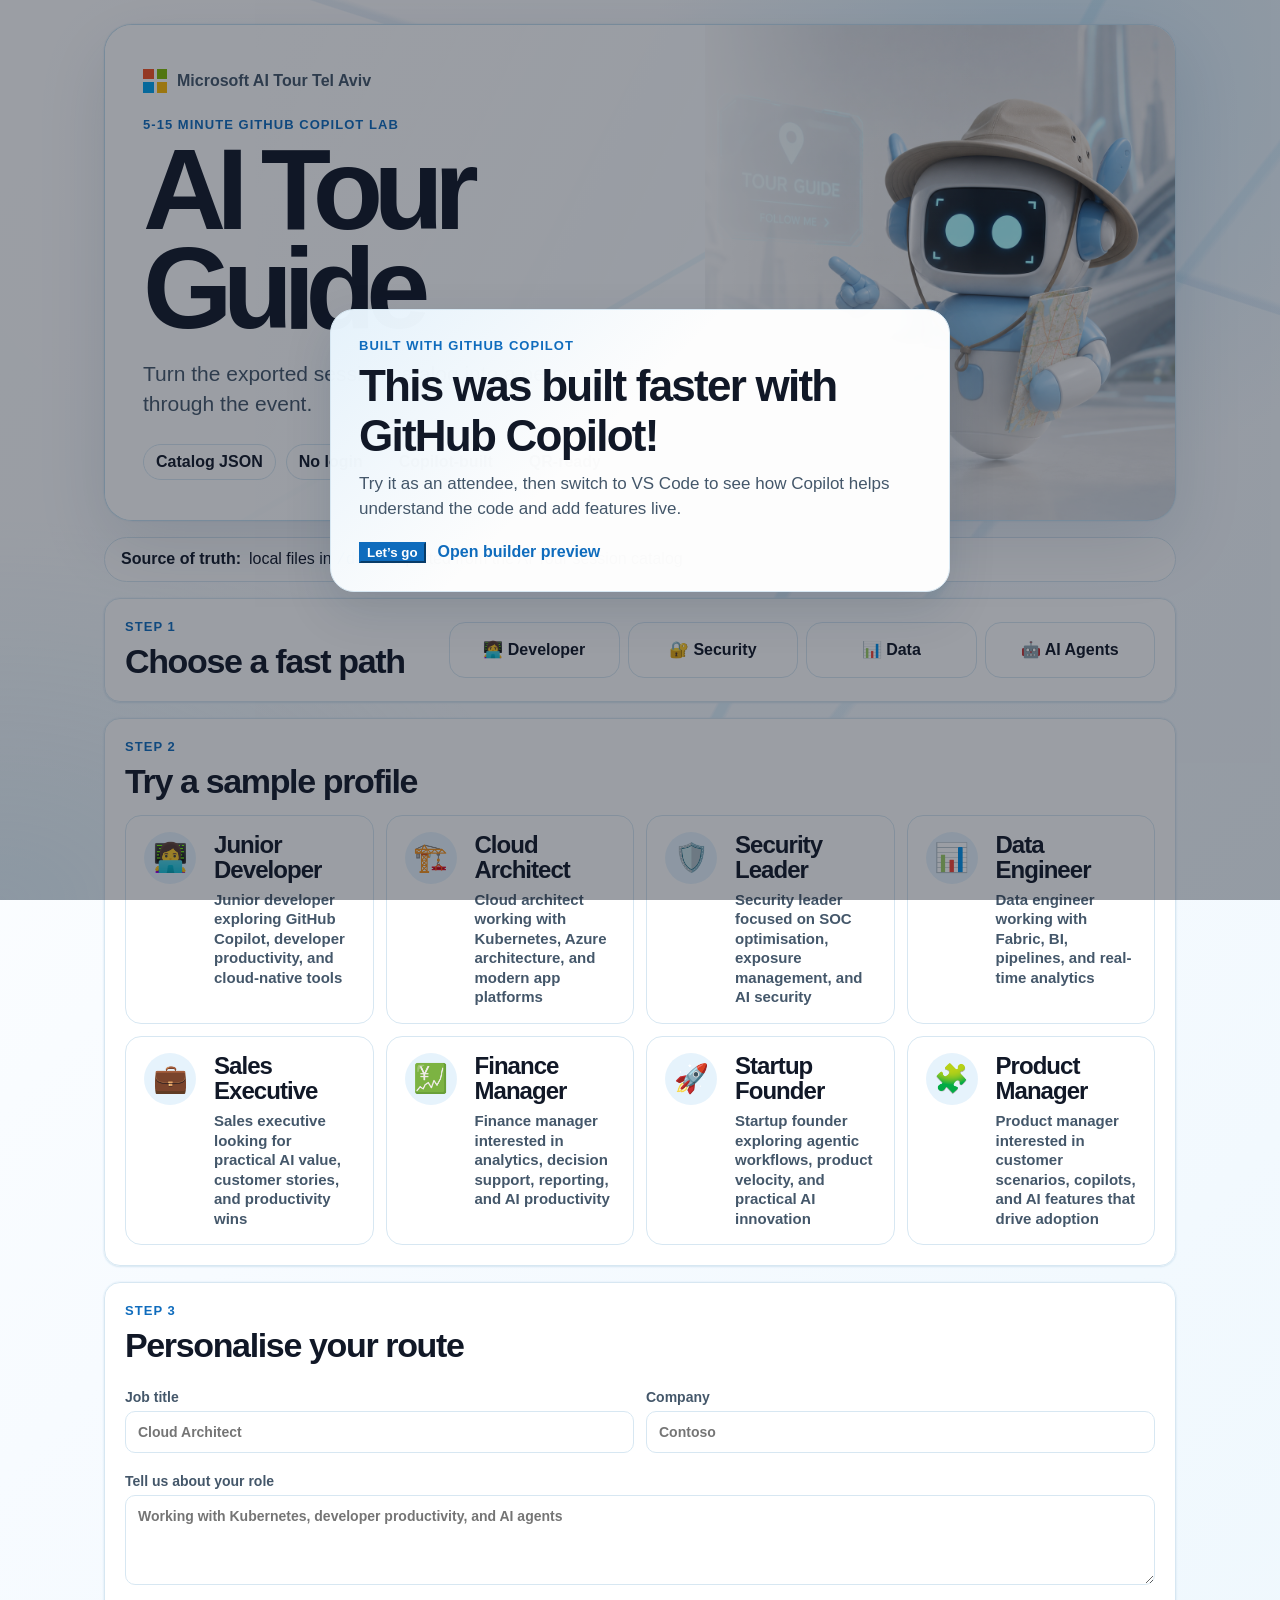
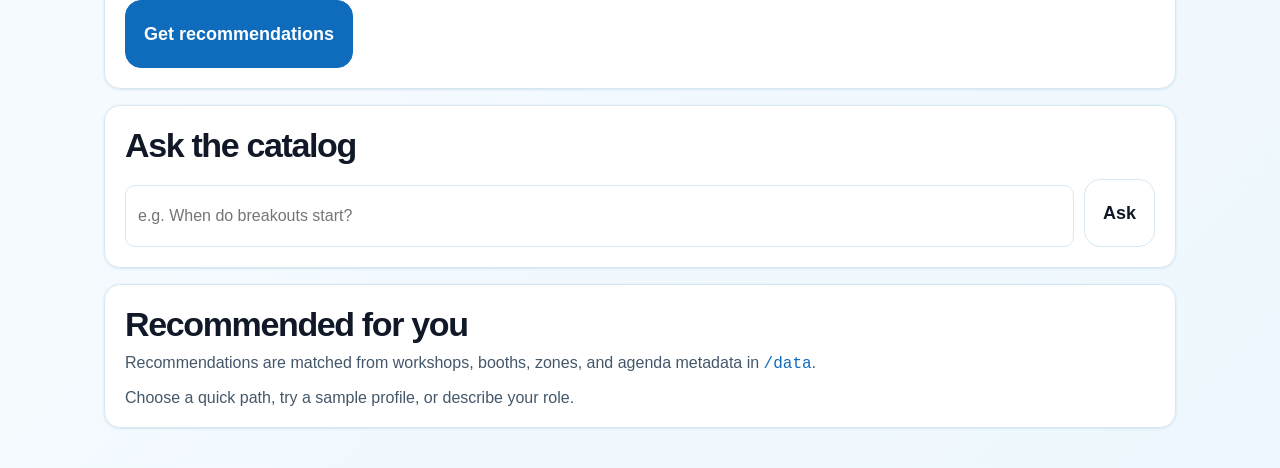
==== app/index.html @ 9635a73a "Update intro headline punctuation Co-authored-by: Copilot <223556219+Copilot@users.noreply.github.co" ====
<!doctype html>
<html lang="en">
<head>
  <meta charset="UTF-8" />
  <meta name="viewport" content="width=device-width, initial-scale=1.0" />
  <title>AI Tour Guide</title>
  <link rel="icon" href="data:," />
  <script>
    (() => {
      const param = new URLSearchParams(window.location.search).get("clawpilotTheme");
      const theme =
        param || (window.matchMedia("(prefers-color-scheme: dark)").matches ? "dark" : "light");
      document.documentElement.setAttribute("data-theme", theme);
    })();
  </script>
  <link rel="stylesheet" href="styles.css?v=20260610-copilot-demo" />
</head>
<body>
  <div class="intro-modal" id="introModal" role="dialog" aria-modal="true" aria-labelledby="introTitle">
    <div class="intro-card">
      <p class="step-label">Built with GitHub Copilot</p>
      <h2 id="introTitle">This was built faster with GitHub Copilot!</h2>
      <p>
        Try it as an attendee, then switch to VS Code to see how Copilot helps
        understand the code and add features live.
      </p>
      <div class="intro-actions">
        <button class="primary" id="introStart" type="button">Let’s go</button>
        <a href="?demo=copilot">Open builder preview</a>
      </div>
    </div>
  </div>

  <main class="container">
    <header class="hero">
      <div class="hero-content">
        <div class="brand-row">
          <span class="microsoft-mark" aria-hidden="true">
            <span></span><span></span><span></span><span></span>
          </span>
          <span>Microsoft AI Tour Tel Aviv</span>
        </div>
        <p class="eyebrow">5-15 minute GitHub Copilot lab</p>
        <h1>AI Tour Guide</h1>
        <p class="sub">Turn the exported session catalog into a personal route through the event.</p>
        <div class="hero-badges" aria-label="Demo highlights">
          <span>Catalog JSON</span>
          <span>No login</span>
          <span>Copilot-built</span>
          <span>QR-ready</span>
        </div>
      </div>
      <div class="hero-visual">
        <img src="assets/tour-guide-hero.png" alt="Friendly AI tour-guide robot holding a map" />
      </div>
    </header>

    <section class="source-strip" aria-label="Data source">
      <strong>Source of truth:</strong>
      <span>local files in <code>/data</code> exported from the AI Tour session catalog</span>
    </section>

    <section class="card quick-card">
      <div class="quick-title">
        <p class="step-label">Step 1</p>
        <h2>Choose a fast path</h2>
      </div>
      <div id="quickButtons" class="button-grid quick-buttons"></div>
    </section>

    <section class="card">
      <p class="step-label">Step 2</p>
      <h2>Try a sample profile</h2>
      <div id="sampleProfiles" class="button-grid profile-grid"></div>
    </section>

    <section class="card">
      <p class="step-label">Step 3</p>
      <h2>Personalise your route</h2>
      <div class="form-grid">
        <label>Job title<input id="jobTitle" placeholder="Cloud Architect" /></label>
        <label>Company<input id="company" placeholder="Contoso" /></label>
      </div>
      <label>Tell us about your role
        <textarea id="description" rows="4" placeholder="Working with Kubernetes, developer productivity, and AI agents"></textarea>
      </label>
      <div class="actions">
        <button id="submitProfile" class="primary">Get recommendations</button>
      </div>
    </section>

    <section class="card demo-lab-card hidden" id="copilotDemoExtensions">
      <div class="demo-lab-heading">
        <div>
          <p class="step-label">Copilot demo extensions</p>
          <h2>Make the guide smarter live</h2>
        </div>
        <p>
          Preview mode for the features attendees can ask GitHub Copilot to add during
          the booth demo: official catalog filters and a “next best stop” assistant.
        </p>
      </div>

      <div class="demo-tools-grid">
        <article class="tool-panel">
          <h3>Official catalog filters</h3>
          <p class="tool-copy">Filter recommendations by session type, topic, and audience.</p>
          <div class="filter-grid">
            <label>
              Session type
              <select id="sessionTypeFilter"></select>
            </label>
            <label>
              Topic
              <select id="topicFilter"></select>
            </label>
            <label>
              Audience
              <select id="audienceFilter"></select>
            </label>
          </div>
          <div class="actions compact-actions">
            <button id="applyFilters" class="primary" type="button">Apply filters</button>
            <button id="resetFilters" type="button">Reset filters</button>
          </div>
        </article>

        <article class="tool-panel">
          <h3>Where should I go now?</h3>
          <p class="tool-copy">Pick your current hall and time window to get a nearby next stop.</p>
          <div class="filter-grid">
            <label>
              Current location
              <select id="currentLocation">
                <option value="registration">Registration</option>
                <option value="expo" selected>Hall C+D</option>
                <option value="developer-zone">Hall B</option>
                <option value="security-session">Hall F,G,H</option>
                <option value="startup-session">Hall K,L,M</option>
              </select>
            </label>
            <label>
              Time available
              <select id="timeAvailable">
                <option value="10">10 minutes</option>
                <option value="20" selected>20 minutes</option>
                <option value="30">30 minutes</option>
              </select>
            </label>
            <label>
              Interest
              <select id="nextInterest">
                <option value="developer">Developer</option>
                <option value="security">Security</option>
                <option value="data">Data</option>
                <option value="ai-agents" selected>AI Agents</option>
              </select>
            </label>
          </div>
          <div class="actions compact-actions">
            <button id="whereNowButton" class="primary" type="button">Recommend next stop</button>
          </div>
          <div id="whereNowResult" class="next-stop-result muted">
            Choose your context to get a map-aware next stop.
          </div>
        </article>
      </div>
    </section>

    <section class="card">
      <h2>Ask the catalog</h2>
      <div class="qa-row">
        <input id="questionInput" placeholder="e.g. When do breakouts start?" />
        <button id="askQuestion">Ask</button>
      </div>
      <div id="qaAnswer" class="qa-answer hidden"></div>
    </section>

    <section class="card results-card">
      <h2>Recommended for you</h2>
      <p class="results-copy">Recommendations are matched from workshops, booths, zones, and agenda metadata in <code>/data</code>.</p>
      <div id="resultsEmpty" class="muted">Choose a quick path, try a sample profile, or describe your role.</div>
      <div id="results" class="hidden">
        <div>
          <h3>Suggested zone</h3>
          <div id="zoneResult" class="pill"></div>
        </div>
        <div>
          <h3>Workshops</h3>
          <ul id="workshopResults"></ul>
        </div>
        <div>
          <h3>Demo booths</h3>
          <ul id="boothResults"></ul>
        </div>
      </div>
      <div id="mapSection" class="event-map-section hidden">
        <div class="map-intro">
          <span class="step-label">Event map</span>
          <h3>Your sessions on the venue map</h3>
          <p>Each pin follows your recommended path across the updated ground-floor and first-floor venue map.</p>
        </div>
        <div class="event-map-layout">
            <div class="venue-map" aria-label="Microsoft AI Tour unified venue map">
              <img
                class="venue-map-image"
                src="assets/unified-venue-map.png"
                alt="Microsoft AI Tour unified venue map with Hall B Developers Session, Hall C+D, Hall E Industry Session, Hall F,G,H Security Session, and Hall K,L,M Startup Session"
              />
              <div id="mapPins" class="map-pins"></div>
            </div>
          <div id="mapLegend" class="map-legend"></div>
        </div>
      </div>
      <div id="timelineSection" class="timeline-section hidden">
        <div class="timeline-heading">
          <h3>Your ideal path</h3>
          <span id="timelineNote">Built to avoid time conflicts where possible.</span>
        </div>
        <div id="mealWindow" class="meal-window hidden"></div>
        <div id="timelineResults" class="timeline"></div>
      </div>
    </section>
  </main>

  <script src="app.js?v=20260610-copilot-demo"></script>
</body>
</html>
---- app/styles.css ----
:root {
  color-scheme: light;
  --cp-bg: #f4f9fd;
  --cp-bg-elevated: #ffffff;
  --cp-surface: #ffffff;
  --cp-surface-soft: #eef7fd;
  --cp-border: #d7e7f2;
  --cp-border-strong: #78a9c9;
  --cp-text: #111827;
  --cp-text-muted: #44576a;
  --cp-text-soft: #637588;
  --cp-accent: #63b3ed;
  --cp-accent-hover: #4098d7;
  --cp-accent-soft: rgba(99, 179, 237, 0.16);
  --cp-accent-fg: #ffffff;
  --cp-success: #16a34a;
  --cp-danger: #dc2626;
  --cp-warning: #f59e0b;
  --cp-link: #0f6cbd;
  --cp-shadow: 0 18px 48px rgba(15, 45, 71, 0.14);
  --cp-overlay: rgba(255, 255, 255, 0.8);
  --cp-panel: rgba(255, 255, 255, 0.88);
  --cp-panel-strong: rgba(255, 255, 255, 0.98);
  --cp-sheen: rgba(255, 255, 255, 0.66);
  --cp-highlight: rgba(99, 179, 237, 0.14);
}
html[data-theme="dark"] {
  color-scheme: light;
  --cp-bg: #f4f9fd;
  --cp-bg-elevated: #ffffff;
  --cp-surface: #ffffff;
  --cp-surface-soft: #eef7fd;
  --cp-border: #d7e7f2;
  --cp-border-strong: #78a9c9;
  --cp-text: #111827;
  --cp-text-muted: #44576a;
  --cp-text-soft: #637588;
  --cp-accent: #63b3ed;
  --cp-accent-hover: #4098d7;
  --cp-accent-soft: rgba(99, 179, 237, 0.16);
  --cp-accent-fg: #ffffff;
  --cp-success: #16a34a;
  --cp-danger: #f87171;
  --cp-warning: #fbbf24;
  --cp-link: #0f6cbd;
  --cp-shadow: 0 18px 48px rgba(15, 45, 71, 0.14);
  --cp-overlay: rgba(255, 255, 255, 0.8);
  --cp-panel: rgba(255, 255, 255, 0.88);
  --cp-panel-strong: rgba(255, 255, 255, 0.98);
  --cp-sheen: rgba(255, 255, 255, 0.66);
  --cp-highlight: rgba(99, 179, 237, 0.14);
}

* { box-sizing: border-box; }

body {
  position: relative;
  margin: 0;
  background:
    radial-gradient(circle at 82% 4%, rgba(147, 211, 248, .34), transparent 25rem),
    radial-gradient(circle at 18% 8%, rgba(255, 255, 255, .92), transparent 24rem),
    linear-gradient(135deg, #ffffff 0%, #f7fbff 44%, #edf7fd 100%);
  color: var(--cp-text);
  font-family: "Segoe UI", Aptos, Calibri, -apple-system, BlinkMacSystemFont, sans-serif;
}

body::before {
  position: fixed;
  inset: 0;
  z-index: -1;
  background:
    linear-gradient(118deg, transparent 0 62%, rgba(137, 207, 240, .22) 62.2% 62.7%, transparent 63%),
    linear-gradient(128deg, transparent 0 70%, rgba(137, 207, 240, .16) 70.2% 70.6%, transparent 71%),
    linear-gradient(18deg, transparent 0 76%, rgba(15, 108, 189, .08) 76.1% 76.5%, transparent 77%),
    radial-gradient(ellipse at bottom left, rgba(137, 207, 240, .18), transparent 34rem);
  content: "";
  pointer-events: none;
}

.container { max-width: 1120px; margin: 0 auto; padding: 24px; }

.hero {
  position: relative;
  display: grid;
  grid-template-columns: minmax(0, 1fr) minmax(380px, 470px);
  gap: 0;
  overflow: hidden;
  min-height: 390px;
  margin-bottom: 16px;
  border: 1px solid rgba(160, 202, 228, .62);
  border-radius: 28px;
  background:
    linear-gradient(115deg, rgba(255, 255, 255, .98), rgba(247, 252, 255, .9)),
    var(--cp-panel-strong);
  box-shadow: 0 24px 70px rgba(15, 45, 71, .12), 0 0 2px var(--cp-border);
}

.hero-content {
  position: relative;
  z-index: 2;
  padding: 40px 38px;
  background:
    linear-gradient(118deg, rgba(255, 255, 255, .95), rgba(255, 255, 255, .7) 64%, transparent 64.5%),
    linear-gradient(150deg, transparent 0 68%, rgba(137, 207, 240, .13) 68.2% 68.8%, transparent 69%);
}

.brand-row {
  display: inline-flex;
  align-items: center;
  gap: 10px;
  margin-bottom: 24px;
  color: var(--cp-text-muted);
  font-weight: 700;
}

.microsoft-mark {
  display: grid;
  width: 24px;
  height: 24px;
  grid-template-columns: 1fr 1fr;
  gap: 3px;
}

.microsoft-mark span:nth-child(1) { background: #f25022; }
.microsoft-mark span:nth-child(2) { background: #7fba00; }
.microsoft-mark span:nth-child(3) { background: #00a4ef; }
.microsoft-mark span:nth-child(4) { background: #ffb900; }

.eyebrow,
.step-label {
  margin: 0 0 8px;
  color: var(--cp-link);
  font-size: 13px;
  font-weight: 800;
  letter-spacing: .08em;
  text-transform: uppercase;
}

h1 {
  margin: 8px 0;
  max-width: 760px;
  font-size: clamp(70px, 9vw, 124px);
  line-height: .86;
  letter-spacing: -.085em;
}

h2 { margin: 0 0 14px; font-size: clamp(24px, 3vw, 34px); letter-spacing: -.04em; }
h3 { margin: 0 0 8px; }

.sub { color: var(--cp-text-muted); max-width: 680px; font-size: 21px; line-height: 1.45; }

.hero-badges {
  display: flex;
  flex-wrap: wrap;
  gap: 10px;
  margin-top: 24px;
}

.hero-badges span,
.source-strip,
.pill {
  border: 1px solid var(--cp-border);
  background: var(--cp-surface);
  color: var(--cp-text);
  border-radius: 999px;
}

.hero-badges span { padding: 8px 12px; font-weight: 700; }

.hero-visual {
  position: relative;
  min-height: 100%;
  overflow: hidden;
  background: #e9f6ff;
}

.hero-visual::after {
  position: absolute;
  inset: 0;
  background:
    linear-gradient(90deg, rgba(255, 255, 255, .88), rgba(255, 255, 255, .22) 30%, transparent 58%),
    linear-gradient(180deg, rgba(255, 255, 255, .12), transparent 42%, rgba(255, 255, 255, .62));
  content: "";
  pointer-events: none;
}

html[data-theme="dark"] .hero-visual::after {
  background:
    linear-gradient(90deg, rgba(255, 255, 255, .88), rgba(255, 255, 255, .22) 30%, transparent 58%),
    linear-gradient(180deg, rgba(255, 255, 255, .12), transparent 42%, rgba(255, 255, 255, .62));
}

.hero-visual img {
  width: 100%;
  height: 100%;
  min-height: 390px;
  display: block;
  object-fit: cover;
  object-position: 58% center;
}

.source-strip {
  display: flex;
  gap: 8px;
  align-items: center;
  margin: 16px 0;
  padding: 12px 16px;
}

code {
  font-family: Consolas, "Courier New", Courier, monospace;
  color: var(--cp-link);
}

.intro-modal {
  position: fixed;
  inset: 0;
  z-index: 20;
  display: grid;
  place-items: center;
  padding: 20px;
  background: rgba(17, 24, 39, .42);
}

.intro-card {
  position: relative;
  width: min(620px, 100%);
  padding: 28px;
  border: 1px solid var(--cp-border);
  border-radius: 24px;
  background:
    linear-gradient(135deg, var(--cp-accent-soft), transparent 44%),
    var(--cp-panel-strong);
  box-shadow: var(--cp-shadow);
}

.intro-card h2 {
  margin-bottom: 10px;
  font-size: clamp(28px, 4vw, 44px);
}

.intro-card p:not(.step-label) {
  margin: 0;
  color: var(--cp-text-muted);
  font-size: 17px;
  line-height: 1.5;
}

.intro-actions {
  display: flex;
  flex-wrap: wrap;
  gap: 12px;
  align-items: center;
  margin-top: 20px;
}

.intro-actions a {
  color: var(--cp-link);
  font-weight: 900;
  text-decoration: none;
}

.card {
  background: var(--cp-panel-strong);
  border: 1px solid var(--cp-border);
  border-radius: 16px;
  padding: 20px;
  margin: 16px 0;
  box-shadow: 0 0 2px var(--cp-border), 0 1px 2px var(--cp-border);
}

.quick-card {
  display: grid;
  grid-template-columns: minmax(310px, .34fr) 1fr;
  gap: 14px;
  align-items: center;
}

.quick-title h2 {
  margin-bottom: 0;
  white-space: nowrap;
}

.button-grid { display: grid; grid-template-columns: repeat(auto-fit, minmax(190px, 1fr)); gap: 12px; }
.quick-buttons {
  grid-template-columns: repeat(4, minmax(0, 1fr));
  gap: 8px;
}
.profile-grid { grid-template-columns: repeat(auto-fit, minmax(235px, 1fr)); }

.button-grid button,
.actions button,
.qa-row button {
  min-height: 68px;
  padding: 16px 18px;
  border-radius: 16px;
  border: 1px solid var(--cp-border);
  background: var(--cp-surface);
  color: var(--cp-text);
  cursor: pointer;
  text-align: left;
  font-size: 18px;
  font-weight: 800;
  transition: transform 140ms ease, border-color 140ms ease, background 140ms ease;
}

.quick-buttons button {
  min-height: 56px;
  padding: 12px 10px;
  text-align: center;
  font-size: 16px;
}

.button-grid button:hover,
.actions button:hover,
.qa-row button:hover {
  transform: translateY(-1px);
  border-color: var(--cp-border-strong);
  background: var(--cp-surface-soft);
}

.profile-button {
  display: grid;
  grid-template-columns: 56px 1fr;
  gap: 14px;
  align-items: stretch;
  min-height: 138px !important;
}

.profile-avatar {
  display: grid;
  place-items: center;
  width: 52px;
  height: 52px;
  border-radius: 50%;
  background: var(--cp-accent-soft);
  font-size: 28px;
}

.profile-label {
  display: block;
  width: 100%;
  font-size: 24px;
  font-weight: 900;
  line-height: 1.05;
  letter-spacing: -.04em;
}

.profile-desc {
  display: block;
  width: 100%;
  margin-top: 8px;
  color: var(--cp-text-muted);
  font-size: 15px;
  font-weight: 600;
  line-height: 1.3;
}

.primary {
  background: var(--cp-link) !important;
  border-color: var(--cp-link) !important;
  color: var(--cp-accent-fg) !important;
  font-weight: 800;
  text-align: center !important;
}

.form-grid { display: grid; grid-template-columns: 1fr 1fr; gap: 12px; }

label { display: block; color: var(--cp-text-muted); font-size: 14px; font-weight: 700; margin: 10px 0; }

input,
select,
textarea {
  width: 100%;
  padding: 12px;
  border-radius: 0.625rem;
  background: var(--cp-surface);
  color: var(--cp-text);
  border: 1px solid var(--cp-border);
  margin-top: 6px;
  font: inherit;
}

.actions { margin-top: 12px; }

.demo-lab-card {
  border-color: var(--cp-border-strong);
  background:
    linear-gradient(135deg, var(--cp-accent-soft), transparent 38%),
    var(--cp-panel-strong);
}

.demo-lab-heading {
  display: grid;
  grid-template-columns: minmax(260px, .42fr) 1fr;
  gap: 16px;
  align-items: end;
  margin-bottom: 16px;
}

.demo-lab-heading p:last-child,
.tool-copy {
  margin: 0;
  color: var(--cp-text-muted);
  line-height: 1.45;
}

.demo-tools-grid {
  display: grid;
  grid-template-columns: 1fr 1fr;
  gap: 14px;
}

.tool-panel {
  display: grid;
  gap: 12px;
  padding: 16px;
  border: 1px solid var(--cp-border);
  border-radius: 16px;
  background: var(--cp-surface);
}

.filter-grid {
  display: grid;
  grid-template-columns: repeat(3, minmax(0, 1fr));
  gap: 10px;
}

.compact-actions {
  display: flex;
  flex-wrap: wrap;
  gap: 8px;
}

.compact-actions button {
  min-height: 42px;
  padding: 10px 14px;
}

.next-stop-result {
  display: grid;
  gap: 4px;
  min-height: 82px;
  padding: 12px;
  border: 1px dashed var(--cp-border-strong);
  border-radius: 14px;
  background: var(--cp-surface-soft);
}

.next-stop-result strong,
.next-stop-result span,
.next-stop-result p {
  display: block;
  margin: 0;
}

.next-stop-result strong {
  color: var(--cp-text);
  font-size: 18px;
}

.next-stop-result p {
  color: var(--cp-text-muted);
  line-height: 1.35;
}

.results-copy { margin: -4px 0 16px; color: var(--cp-text-muted); }

#results {
  display: grid;
  grid-template-columns: .8fr 1.2fr 1.2fr;
  gap: 16px;
}

#results.hidden { display: none; }

.results-card ul {
  display: grid;
  gap: 10px;
  margin: 8px 0 0;
  padding: 0;
  list-style: none;
}

.recommendation-item {
  display: grid;
  gap: 6px;
  padding: 12px;
  border: 1px solid var(--cp-border);
  border-radius: 16px;
  background: var(--cp-surface);
  line-height: 1.4;
}

.recommendation-item strong {
  font-size: 17px;
  letter-spacing: -.02em;
}

.recommendation-item > span {
  color: var(--cp-text-muted);
  font-size: 14px;
}

.recommendation-item .why-this {
  color: var(--cp-link);
  font-size: 13px;
  font-weight: 800;
}

.tag-row {
  display: flex;
  flex-wrap: wrap;
  gap: 6px;
  margin-top: 4px;
}

.tag-chip {
  display: inline-flex;
  align-items: center;
  min-height: 24px;
  padding: 3px 8px;
  border: 1px solid var(--cp-border);
  border-radius: 999px;
  background: var(--cp-accent-soft);
  color: var(--cp-text);
  font-size: 12px;
  font-weight: 800;
}

.tag-ai { background: var(--cp-accent-soft); border-color: var(--cp-accent); }
.tag-dev { background: var(--cp-highlight); border-color: var(--cp-link); }
.tag-data { background: var(--cp-highlight); border-color: var(--cp-success); }
.tag-security { background: var(--cp-highlight); border-color: var(--cp-warning); }
.tag-business { background: var(--cp-accent-soft); border-color: var(--cp-border-strong); }

.event-map-section {
  margin-top: 22px;
  padding-top: 18px;
  border-top: 1px solid var(--cp-border);
}

.map-intro {
  display: grid;
  gap: 6px;
  margin-bottom: 14px;
}

.map-intro h3,
.map-intro p {
  margin: 0;
}

.map-intro p {
  max-width: 760px;
  color: var(--cp-text-muted);
  line-height: 1.45;
}

.event-map-layout {
  display: grid;
  grid-template-columns: minmax(430px, 1fr) minmax(260px, .46fr);
  gap: 16px;
  align-items: stretch;
}

.venue-map {
  position: relative;
  overflow: hidden;
  border: 1px solid var(--cp-border);
  border-radius: 22px;
  background: var(--cp-surface-soft);
}

html[data-theme="dark"] .venue-map {
  background: var(--cp-surface-soft);
}

.venue-map .floorplan,
.map-schematic {
  display: none;
}

.venue-map-image {
  display: block;
  width: 100%;
  height: auto;
}

.map-schematic {
  position: absolute;
  inset: 0;
  display: grid;
  grid-template-columns: .38fr .62fr;
  gap: 16px;
  padding: 18px;
}

.map-floor {
  position: relative;
  overflow: hidden;
  border: 2px solid var(--cp-border);
  border-radius: 20px;
  background: var(--cp-surface);
}

.floor-title {
  position: absolute;
  top: 14px;
  left: 14px;
  z-index: 2;
  padding: 6px 10px;
  border: 1px solid var(--cp-border);
  border-radius: 999px;
  background: var(--cp-panel-strong);
  color: var(--cp-text);
  font-size: 13px;
  font-weight: 900;
  text-transform: uppercase;
  letter-spacing: .06em;
}

.floor-zone,
.micro-zone,
.entrance-arrow,
.floor-note {
  position: absolute;
  display: grid;
  place-items: center;
  padding: 10px;
  border: 2px solid var(--cp-border);
  border-radius: 16px;
  color: var(--cp-text);
  text-align: center;
  line-height: 1.2;
  font-weight: 800;
}

.floor-zone span {
  display: block;
  margin-top: 4px;
  color: var(--cp-text-muted);
  font-size: 12px;
  font-weight: 700;
}

.first-floor-map {
  background: linear-gradient(180deg, var(--cp-bg-elevated), var(--cp-surface-soft));
}

.ground-floor-map {
  background: linear-gradient(180deg, var(--cp-bg-elevated), var(--cp-surface-soft));
}

.startup-session {
  top: 18%;
  left: 26%;
  width: 52%;
  height: 27%;
  background: var(--cp-highlight);
}

.security-session {
  bottom: 14%;
  left: 14%;
  width: 70%;
  height: 24%;
  background: var(--cp-accent-soft);
}

.floor-note {
  right: 12px;
  bottom: 12px;
  width: 42%;
  min-height: 50px;
  border-style: dashed;
  background: var(--cp-panel);
  color: var(--cp-text-muted);
  font-size: 12px;
}

.registration-zone {
  left: 3%;
  top: 18%;
  width: 18%;
  height: 68%;
  background: var(--cp-accent-soft);
}

.expo-zone {
  left: 24%;
  top: 10%;
  width: 50%;
  height: 50%;
  background: var(--cp-surface);
  border-color: var(--cp-link);
}

.industry-zone {
  right: 4%;
  top: 10%;
  width: 20%;
  height: 32%;
  background: var(--cp-highlight);
  border-color: var(--cp-warning);
}

.main-hall-zone {
  left: 24%;
  right: 4%;
  bottom: 8%;
  height: 28%;
  background: var(--cp-highlight);
  border-color: var(--cp-success);
}

.workshop-zone {
  width: 15%;
  height: 13%;
  background: var(--cp-accent-soft);
  border-color: var(--cp-link);
  font-size: 13px;
}

.workshop-zone-one {
  right: 28%;
  top: 14%;
}

.workshop-zone-two {
  right: 22%;
  top: 50%;
}

.micro-zone {
  width: 15%;
  min-height: 38px;
  border-radius: 999px;
  background: var(--cp-panel-strong);
  font-size: 12px;
}

.security-micro { left: 34%; top: 30%; border-color: var(--cp-warning); }
.data-micro { left: 52%; top: 29%; border-color: var(--cp-success); }
.health-micro { left: 55%; top: 47%; border-color: var(--cp-accent); }
.lightning-micro { left: 39%; top: 47%; width: 18%; border-color: var(--cp-link); }

.entrance-arrow {
  left: 2%;
  bottom: 4%;
  width: 20%;
  min-height: 44px;
  border: none;
  background: transparent;
  color: var(--cp-danger);
  font-size: 15px;
  justify-items: start;
}

.floorplan,
.map-pins {
  position: absolute;
  inset: 0;
}

.floorplan {
  width: 100%;
  height: 100%;
}

.map-page {
  fill: #eef2f5;
  stroke: rgba(17, 24, 39, .22);
  stroke-width: 2;
}

.map-area {
  stroke: rgba(17, 24, 39, .46);
  stroke-width: 2;
}

.registration-area { fill: rgba(169, 93, 104, .58); }
.expo-area { fill: rgba(151, 157, 163, .42); }
.industry-area { fill: rgba(145, 71, 48, .78); }
.main-area { fill: rgba(185, 151, 28, .78); }
.workshop-area-one,
.workshop-area-two { fill: rgba(53, 89, 143, .78); }
.stage-area { fill: rgba(238, 238, 238, .88); }
.registration-kiosk { fill: rgba(255, 255, 255, .22); stroke: rgba(17, 24, 39, .45); stroke-width: 2; }

html[data-theme="dark"] .map-page { fill: #26313b; }
html[data-theme="dark"] .expo-area { fill: rgba(148, 163, 184, .26); }

.building-lines path,
.registration-lines path {
  fill: none;
  stroke: rgba(17, 24, 39, .36);
  stroke-linecap: square;
  stroke-linejoin: round;
  stroke-width: 1.5;
}

.registration-lines path {
  stroke-width: 2;
}

.map-heading {
  fill: var(--cp-text);
  font-size: 24px;
  font-weight: 900;
  letter-spacing: -.03em;
}

.map-subheading {
  fill: var(--cp-text);
  font-size: 21px;
  font-weight: 800;
}

.map-legend-inline text {
  fill: var(--cp-text);
  font-size: 13px;
  font-weight: 650;
}

.legend-swatch,
.booth-grid rect {
  stroke: rgba(17, 24, 39, .72);
  stroke-width: 1.4;
}

.premium-plus { fill: #aaa978; }
.premium { fill: #74428b; }
.exhibitor { fill: #9a746d; }
.explorer { fill: #5b9a5b; }

.bar-shapes circle {
  fill: rgba(17, 24, 39, .7);
  stroke: rgba(255, 255, 255, .42);
  stroke-width: 7;
}

.bar-shapes text {
  fill: rgba(255, 255, 255, .86);
  font-size: 9px;
  font-weight: 800;
  text-anchor: middle;
}

.seat-rows path {
  fill: none;
  stroke: rgba(17, 24, 39, .82);
  stroke-linecap: butt;
  stroke-width: 3;
}

.industry-seats path {
  stroke-width: 2.8;
}

.theme-zones path {
  stroke: rgba(17, 24, 39, .5);
  stroke-width: 1.8;
}

.brand-zone,
.security-zone-shape,
.data-zone-shape,
.health-zone-shape { fill: rgba(61, 103, 166, .7); }

.lightning-zone-shape {
  fill: rgba(61, 103, 166, .78);
  rx: 40;
}

.theme-zones text {
  fill: rgba(17, 24, 39, .86);
  font-size: 9px;
  font-weight: 900;
  text-anchor: middle;
}

.map-title,
.map-small-label {
  fill: var(--cp-text);
  font-family: "Segoe UI", Aptos, Calibri, sans-serif;
  font-weight: 900;
  paint-order: stroke;
  stroke: rgba(238, 242, 245, .7);
  stroke-linejoin: round;
}

html[data-theme="dark"] .map-title,
html[data-theme="dark"] .map-small-label {
  stroke: rgba(0, 0, 0, .32);
}

.map-title {
  font-size: 11px;
  letter-spacing: -.03em;
  text-anchor: middle;
}

.entrance-title,
.registration-title {
  fill: #8c1d12;
  stroke: rgba(238, 242, 245, .54);
  font-size: 12px;
}

.map-small-label {
  font-size: 10px;
  text-anchor: middle;
}

.map-pins {
  z-index: 3;
}

.map-pin {
  position: absolute;
  display: inline-flex;
  width: 30px;
  height: 30px;
  align-items: center;
  justify-content: center;
  border: 3px solid var(--cp-surface);
  border-radius: 50%;
  background: var(--cp-link);
  color: var(--cp-accent-fg);
  box-shadow: 0 8px 18px rgba(0, 0, 0, .28);
  cursor: help;
  font-weight: 900;
  transform: translate(-50%, -50%);
}

.map-pin:first-child {
  background: var(--cp-accent);
}

.map-pin::after {
  position: absolute;
  inset: -9px;
  border: 2px solid currentColor;
  border-radius: inherit;
  opacity: .24;
  content: "";
}

.map-legend {
  display: grid;
  align-content: center;
  gap: 10px;
}

.map-legend-item {
  display: grid;
  grid-template-columns: 32px 1fr;
  gap: 10px;
  align-items: center;
  padding: 10px;
  border: 1px solid var(--cp-border);
  border-radius: 14px;
  background: var(--cp-surface);
}

.map-number {
  display: inline-flex;
  flex: 0 0 28px;
  width: 28px;
  height: 28px;
  align-items: center;
  justify-content: center;
  place-self: center;
  border-radius: 50%;
  background: var(--cp-link);
  color: var(--cp-accent-fg);
  font-weight: 900;
  line-height: 1;
  text-align: center;
}

.map-legend-item:first-child .map-number {
  background: var(--cp-accent);
  color: var(--cp-accent-fg);
}

.map-legend-item strong,
.map-legend-item span {
  display: block;
}

.map-legend-item .map-number {
  display: inline-flex;
}

.map-legend-item span {
  margin-top: 3px;
  color: var(--cp-text-muted);
  font-size: 12px;
  line-height: 1.35;
}

.timeline-section {
  margin-top: 22px;
  padding-top: 18px;
  border-top: 1px solid var(--cp-border);
}

.timeline-heading {
  display: flex;
  justify-content: space-between;
  gap: 16px;
  align-items: end;
  margin-bottom: 14px;
}

.timeline-heading span {
  color: var(--cp-text-muted);
  font-weight: 700;
}

.meal-window {
  margin-bottom: 14px;
}

.meal-card {
  display: grid;
  grid-template-columns: 46px 1fr;
  gap: 12px;
  align-items: start;
  padding: 14px;
  border: 1px solid var(--cp-warning);
  border-radius: 16px;
  background: var(--cp-highlight);
}

.meal-icon {
  display: grid;
  place-items: center;
  width: 42px;
  height: 42px;
  border-radius: 50%;
  background: var(--cp-surface);
  font-size: 22px;
}

.meal-card strong,
.meal-card span,
.meal-card p {
  display: block;
}

.meal-card span {
  margin-top: 3px;
  color: var(--cp-text-muted);
  font-weight: 800;
}

.meal-card p {
  margin: 6px 0 0;
  color: var(--cp-text-muted);
  line-height: 1.4;
}

.timeline {
  display: grid;
  gap: 12px;
}

.timeline-item {
  display: grid;
  grid-template-columns: 96px 18px 1fr;
  gap: 10px;
  align-items: stretch;
}

.timeline-time {
  padding-top: 14px;
  color: var(--cp-link);
  font-weight: 900;
}

.timeline-dot {
  position: relative;
}

.timeline-dot::before {
  content: "";
  position: absolute;
  top: 20px;
  left: 7px;
  width: 10px;
  height: 10px;
  border-radius: 50%;
  background: var(--cp-accent);
}

.timeline-dot::after {
  content: "";
  position: absolute;
  top: 32px;
  bottom: -12px;
  left: 11px;
  width: 2px;
  background: var(--cp-border);
}

.timeline-item:last-child .timeline-dot::after {
  display: none;
}

.timeline-card {
  display: grid;
  gap: 6px;
  padding: 12px;
  border: 1px solid var(--cp-border);
  border-radius: 16px;
  background: var(--cp-surface);
}

.timeline-type {
  color: var(--cp-text-muted);
  font-size: 12px;
  font-weight: 900;
  text-transform: uppercase;
  letter-spacing: .06em;
}

.timeline-location {
  color: var(--cp-link);
  font-size: 13px;
  font-weight: 900;
}

.conflict-callout {
  margin-left: 124px;
  padding: 12px;
  border: 1px solid var(--cp-warning);
  border-radius: 16px;
  background: var(--cp-highlight);
  color: var(--cp-text);
  line-height: 1.45;
}

.pill { display: inline-block; padding: 10px 14px; font-weight: 900; }
.muted { color: var(--cp-text-muted); }
.hidden { display: none; }
.qa-row { display: grid; grid-template-columns: 1fr auto; gap: 10px; }
.qa-answer { margin-top: 12px; padding: 12px; background: var(--cp-surface); border: 1px solid var(--cp-border); border-radius: 0.625rem; color: var(--cp-text); }

@media (max-width: 850px) {
  .hero,
  #results,
  .event-map-layout,
  .demo-lab-heading,
  .demo-tools-grid,
  .filter-grid,
  .form-grid,
  .quick-card { grid-template-columns: 1fr; }
  .quick-buttons { grid-template-columns: repeat(2, minmax(0, 1fr)); }
  .hero-visual { min-height: 180px; }
  .hero-visual img { min-height: 260px; object-position: center 38%; }
  .hero-content { padding: 24px; }
  .venue-map { min-height: 350px; }
}

@media (max-width: 560px) {
  .container { padding: 14px; }
  .source-strip { align-items: flex-start; flex-direction: column; border-radius: 16px; }
  h1 { font-size: 58px; }
  .quick-buttons { grid-template-columns: 1fr; }
}
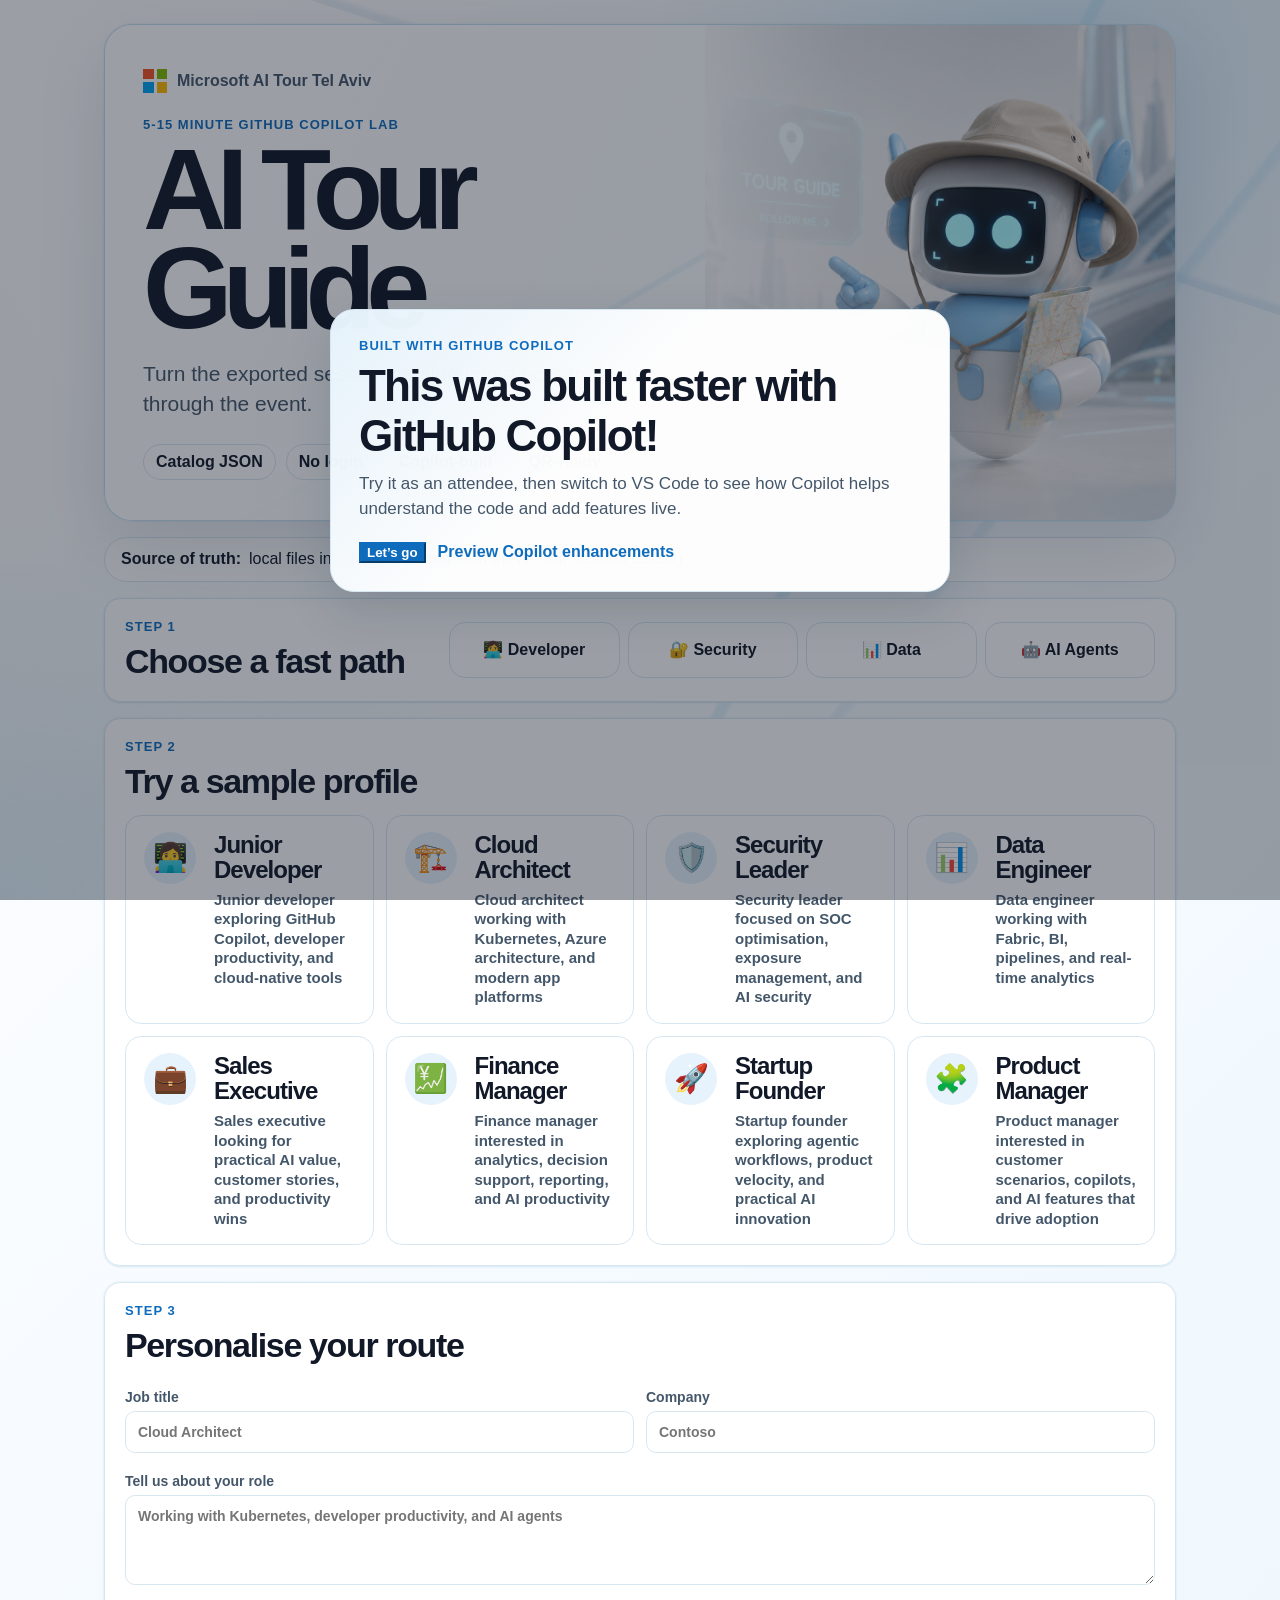
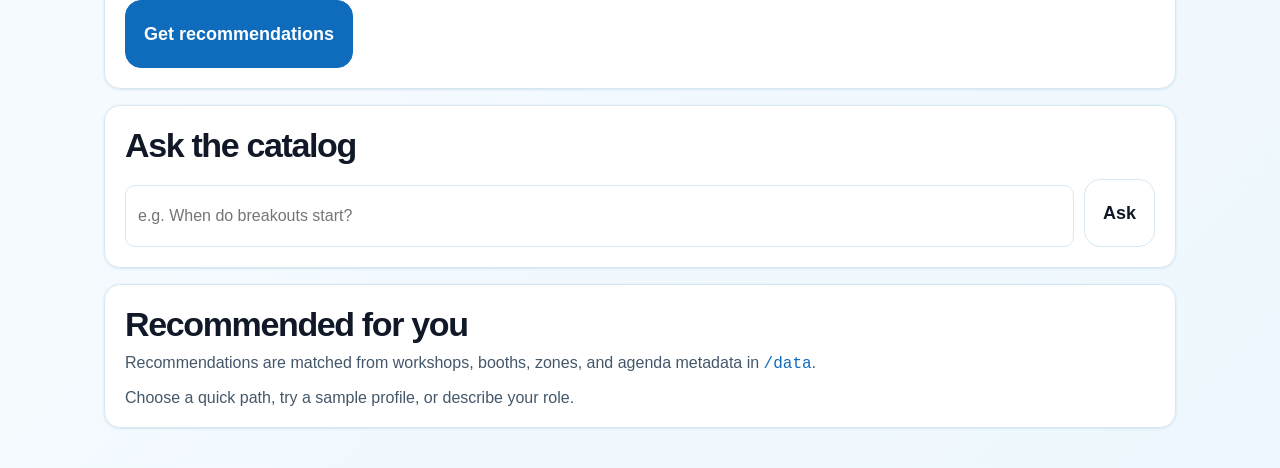
==== commit 42037508: "Rename Copilot preview link Co-authored-by: Copilot <223556219+Copilot@users.noreply.github.com>" ====
--- a/app/index.html
+++ b/app/index.html
@@ -26,7 +26,7 @@
       </p>
       <div class="intro-actions">
         <button class="primary" id="introStart" type="button">Let’s go</button>
-        <a href="?demo=copilot">Open builder preview</a>
+        <a href="?demo=copilot">Preview Copilot enhancements</a>
       </div>
     </div>
   </div>
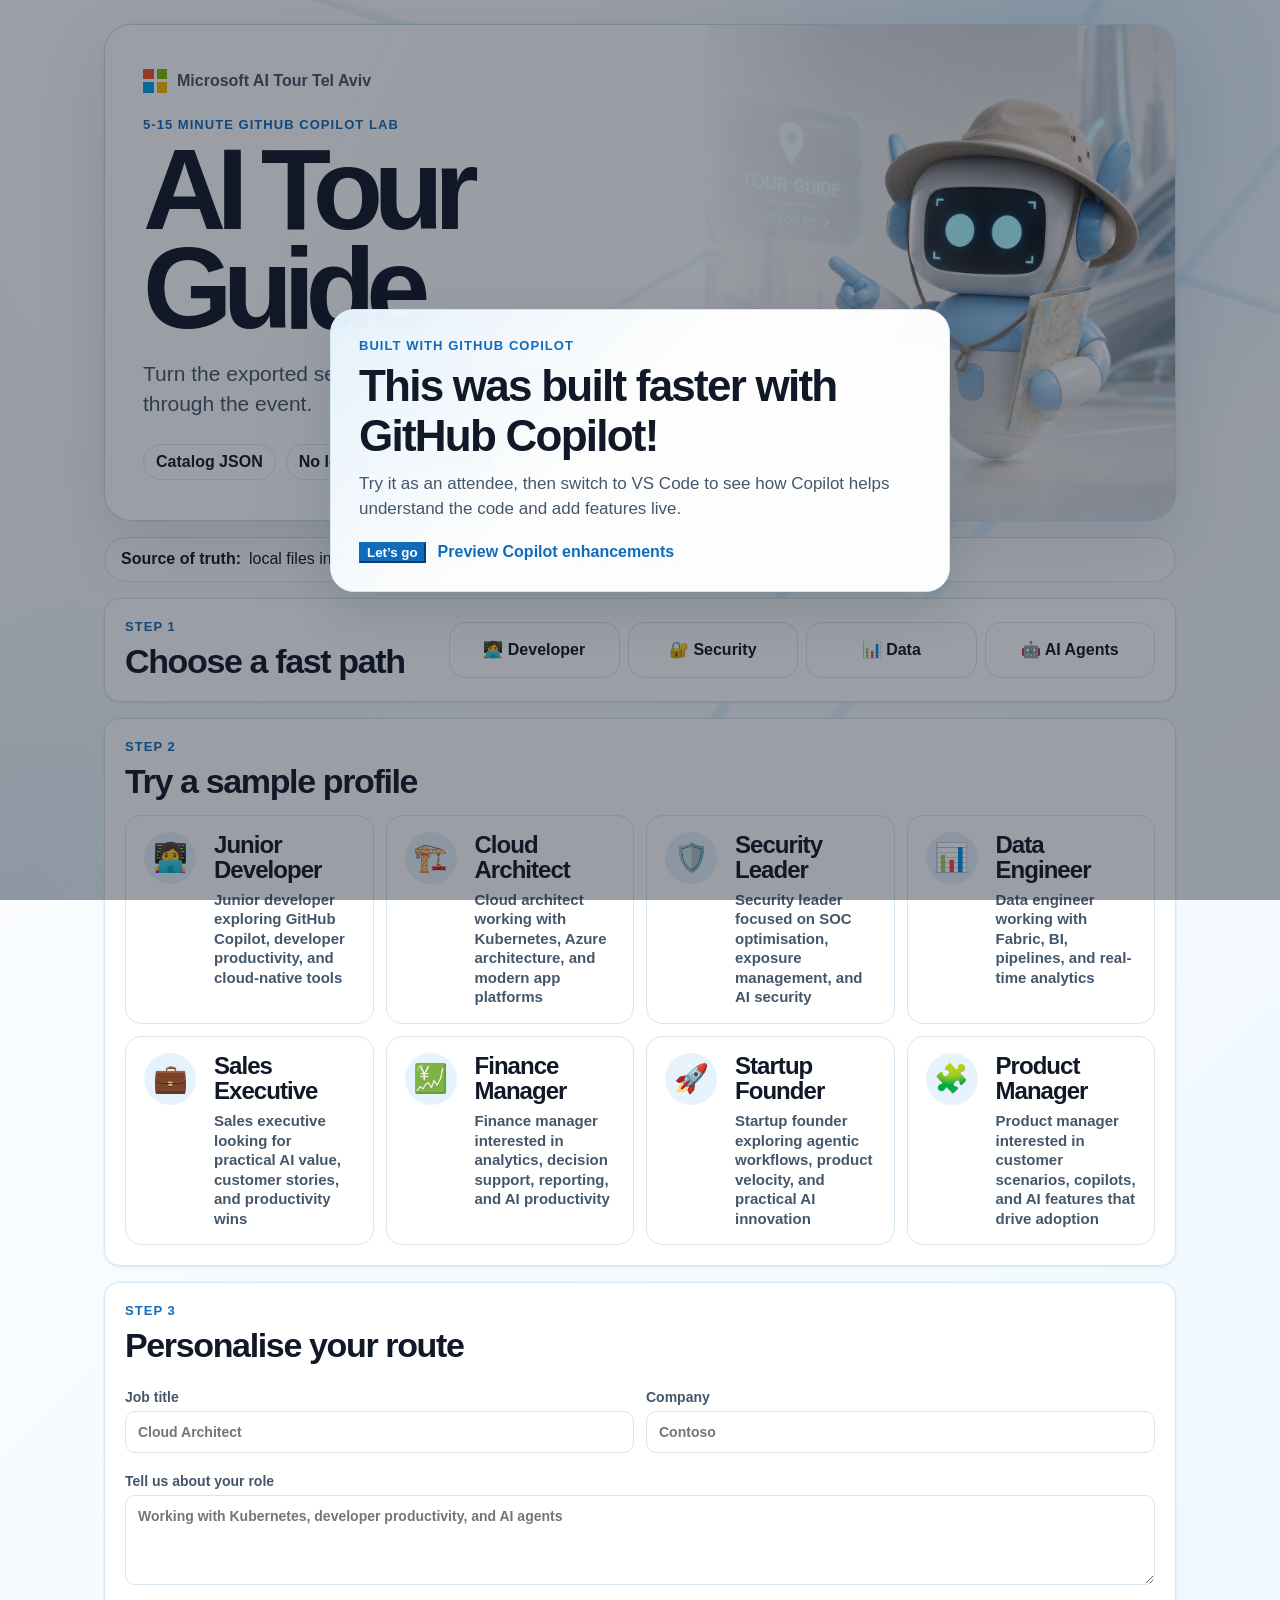
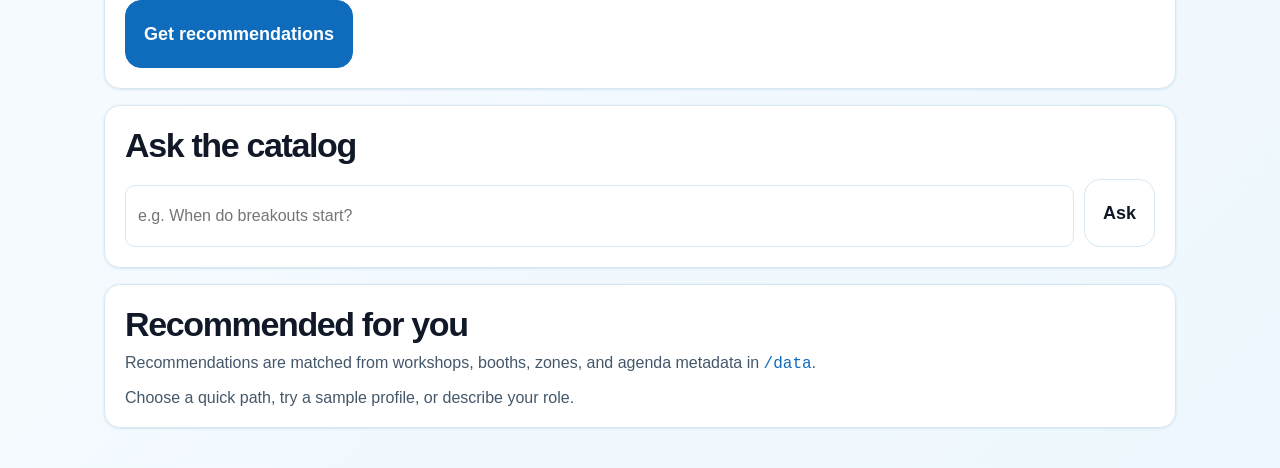
==== commit 1d22caf5: "Add in-page QR popup Co-authored-by: Copilot <223556219+Copilot@users.noreply.github.com>" ====
--- a/app/index.html
+++ b/app/index.html
@@ -26,8 +26,18 @@
       </p>
       <div class="intro-actions">
         <button class="primary" id="introStart" type="button">Let’s go</button>
-        <a href="?demo=copilot">Preview Copilot enhancements</a>
-      </div>
+        <a id="introPreview" href="?demo=copilot" target="_blank" rel="noopener">Preview Copilot enhancements</a>
+      </div>
+    </div>
+  </div>
+
+  <div class="qr-modal hidden" id="qrModal" role="dialog" aria-modal="true" aria-labelledby="qrTitle">
+    <div class="qr-card">
+      <button class="qr-close" id="qrClose" type="button" aria-label="Close QR code">×</button>
+      <p class="step-label">Scan to open</p>
+      <h2 id="qrTitle">AI Tour Guide QR</h2>
+      <img src="assets/ai-tour-guide-public-qr.png" alt="QR code for the public AI Tour Guide site" />
+      <p>https://roro123arc.github.io/ai-tour-guide-shareable/app/</p>
     </div>
   </div>
 
@@ -47,7 +57,7 @@
           <span>Catalog JSON</span>
           <span>No login</span>
           <span>Copilot-built</span>
-          <span>QR-ready</span>
+          <button class="badge-button" id="qrBadge" type="button">QR</button>
         </div>
       </div>
       <div class="hero-visual">
--- a/app/styles.css
+++ b/app/styles.css
@@ -157,6 +157,7 @@
 }
 
 .hero-badges span,
+.badge-button,
 .source-strip,
 .pill {
   border: 1px solid var(--cp-border);
@@ -165,7 +166,21 @@
   border-radius: 999px;
 }
 
-.hero-badges span { padding: 8px 12px; font-weight: 700; }
+.hero-badges span,
+.badge-button {
+  padding: 8px 12px;
+  font-weight: 700;
+}
+
+.badge-button {
+  cursor: pointer;
+  font: inherit;
+}
+
+.badge-button:hover {
+  border-color: var(--cp-border-strong);
+  background: var(--cp-surface-soft);
+}
 
 .hero-visual {
   position: relative;
@@ -258,6 +273,63 @@
   color: var(--cp-link);
   font-weight: 900;
   text-decoration: none;
+}
+
+.qr-modal {
+  position: fixed;
+  inset: 0;
+  z-index: 30;
+  display: grid;
+  place-items: center;
+  padding: 20px;
+  background: rgba(17, 24, 39, .46);
+}
+
+.qr-card {
+  position: relative;
+  width: min(420px, 100%);
+  padding: 24px;
+  border: 1px solid var(--cp-border);
+  border-radius: 24px;
+  background: var(--cp-panel-strong);
+  box-shadow: var(--cp-shadow);
+  text-align: center;
+}
+
+.qr-card h2 {
+  margin-bottom: 16px;
+}
+
+.qr-card img {
+  display: block;
+  width: min(280px, 100%);
+  height: auto;
+  margin: 0 auto 14px;
+  border: 1px solid var(--cp-border);
+  border-radius: 16px;
+  background: var(--cp-surface);
+}
+
+.qr-card p:last-child {
+  margin: 0;
+  color: var(--cp-text-muted);
+  font-size: 12px;
+  overflow-wrap: anywhere;
+}
+
+.qr-close {
+  position: absolute;
+  top: 12px;
+  right: 12px;
+  width: 34px;
+  height: 34px;
+  border: 1px solid var(--cp-border);
+  border-radius: 50%;
+  background: var(--cp-surface);
+  color: var(--cp-text);
+  cursor: pointer;
+  font-size: 22px;
+  line-height: 1;
 }
 
 .card {
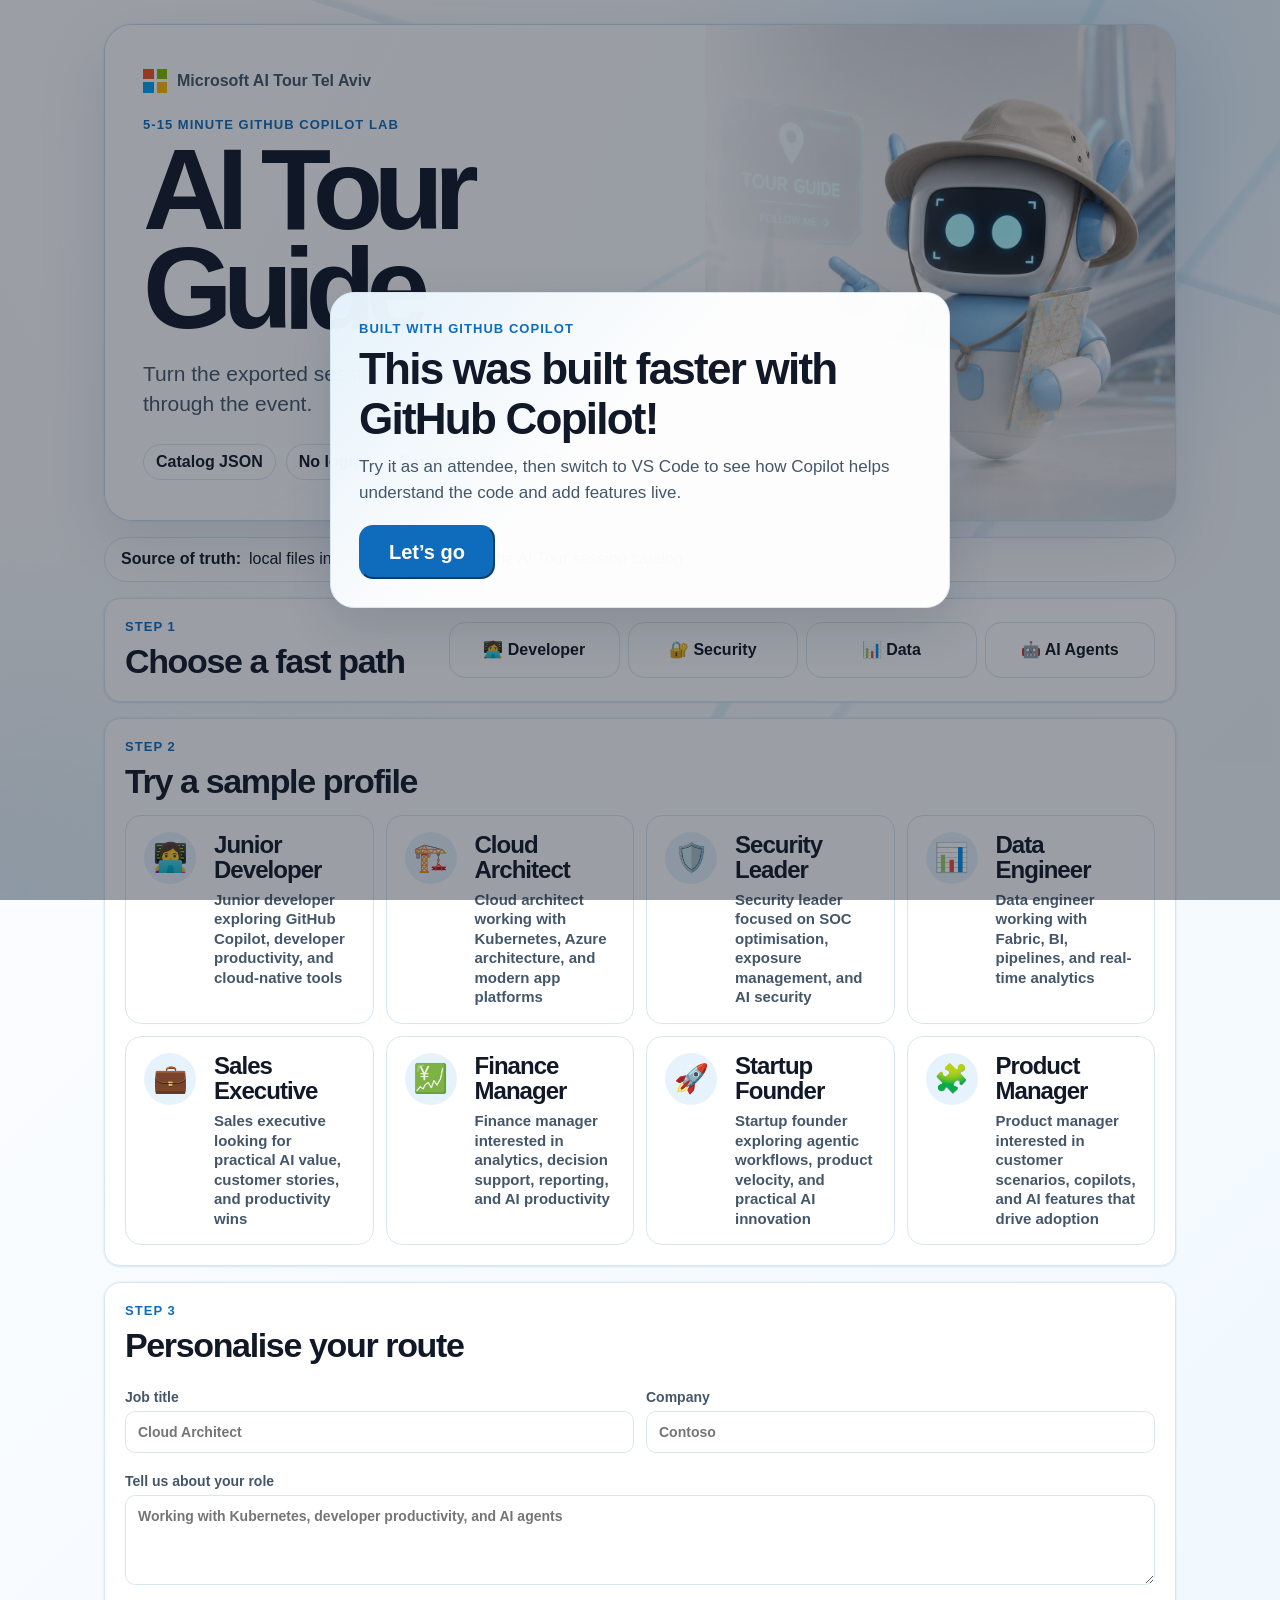
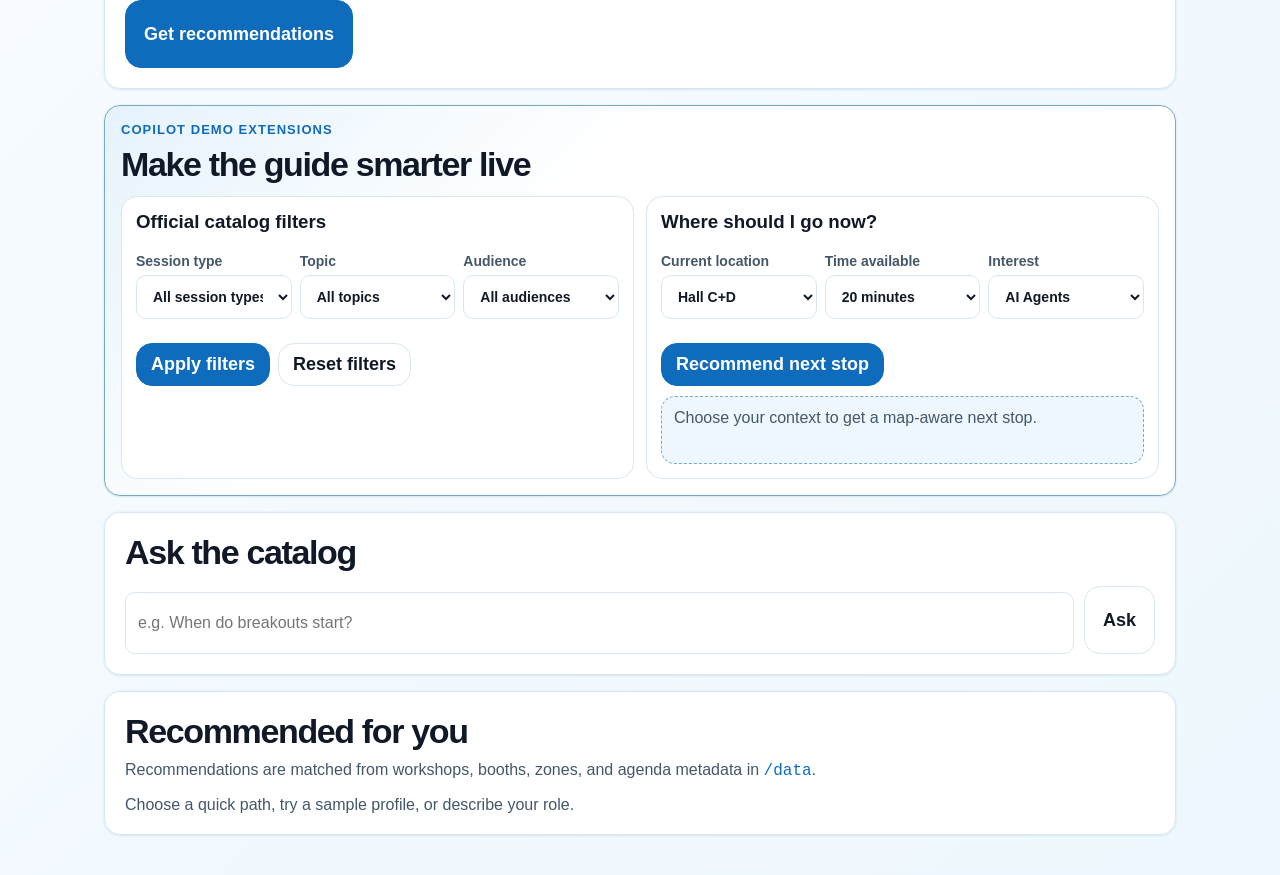
==== commit 79252998: "Make full experience the default Co-authored-by: Copilot <223556219+Copilot@users.noreply.github.com" ====
--- a/app/index.html
+++ b/app/index.html
@@ -13,7 +13,7 @@
       document.documentElement.setAttribute("data-theme", theme);
     })();
   </script>
-  <link rel="stylesheet" href="styles.css?v=20260610-copilot-demo" />
+  <link rel="stylesheet" href="styles.css?v=20260621-full-ui" />
 </head>
 <body>
   <div class="intro-modal" id="introModal" role="dialog" aria-modal="true" aria-labelledby="introTitle">
@@ -26,7 +26,6 @@
       </p>
       <div class="intro-actions">
         <button class="primary" id="introStart" type="button">Let’s go</button>
-        <a id="introPreview" href="?demo=copilot" target="_blank" rel="noopener">Preview Copilot enhancements</a>
       </div>
     </div>
   </div>
@@ -99,22 +98,17 @@
       </div>
     </section>
 
-    <section class="card demo-lab-card hidden" id="copilotDemoExtensions">
+    <section class="card demo-lab-card" id="copilotDemoExtensions">
       <div class="demo-lab-heading">
         <div>
           <p class="step-label">Copilot demo extensions</p>
           <h2>Make the guide smarter live</h2>
         </div>
-        <p>
-          Preview mode for the features attendees can ask GitHub Copilot to add during
-          the booth demo: official catalog filters and a “next best stop” assistant.
-        </p>
       </div>
 
       <div class="demo-tools-grid">
         <article class="tool-panel">
           <h3>Official catalog filters</h3>
-          <p class="tool-copy">Filter recommendations by session type, topic, and audience.</p>
           <div class="filter-grid">
             <label>
               Session type
@@ -137,7 +131,6 @@
 
         <article class="tool-panel">
           <h3>Where should I go now?</h3>
-          <p class="tool-copy">Pick your current hall and time window to get a nearby next stop.</p>
           <div class="filter-grid">
             <label>
               Current location
@@ -200,7 +193,7 @@
           <ul id="workshopResults"></ul>
         </div>
         <div>
-          <h3>Demo booths</h3>
+          <h3>Demo stations</h3>
           <ul id="boothResults"></ul>
         </div>
       </div>
@@ -233,6 +226,6 @@
     </section>
   </main>
 
-  <script src="app.js?v=20260610-copilot-demo"></script>
+  <script src="app.js?v=20260621-full-ui"></script>
 </body>
 </html>
--- a/app/styles.css
+++ b/app/styles.css
@@ -269,10 +269,11 @@
   margin-top: 20px;
 }
 
-.intro-actions a {
-  color: var(--cp-link);
-  font-weight: 900;
-  text-decoration: none;
+.intro-actions .primary {
+  min-height: 54px;
+  padding: 0 28px;
+  border-radius: 14px;
+  font-size: 20px;
 }
 
 .qr-modal {
@@ -434,6 +435,15 @@
   color: var(--cp-accent-fg) !important;
   font-weight: 800;
   text-align: center !important;
+}
+
+.primary:disabled,
+button:disabled {
+  border-color: var(--cp-border-strong) !important;
+  background: var(--cp-surface-soft) !important;
+  color: var(--cp-text-muted) !important;
+  cursor: not-allowed;
+  transform: none !important;
 }
 
 .form-grid { display: grid; grid-template-columns: 1fr 1fr; gap: 12px; }
@@ -460,48 +470,48 @@
   background:
     linear-gradient(135deg, var(--cp-accent-soft), transparent 38%),
     var(--cp-panel-strong);
+  padding: 16px;
 }
 
 .demo-lab-heading {
-  display: grid;
-  grid-template-columns: minmax(260px, .42fr) 1fr;
-  gap: 16px;
-  align-items: end;
-  margin-bottom: 16px;
-}
-
-.demo-lab-heading p:last-child,
-.tool-copy {
-  margin: 0;
-  color: var(--cp-text-muted);
-  line-height: 1.45;
+  margin-bottom: 12px;
+}
+
+.demo-lab-heading h2 {
+  margin-bottom: 0;
 }
 
 .demo-tools-grid {
   display: grid;
   grid-template-columns: 1fr 1fr;
-  gap: 14px;
+  gap: 12px;
 }
 
 .tool-panel {
   display: grid;
-  gap: 12px;
-  padding: 16px;
+  gap: 10px;
+  align-content: start;
+  padding: 14px;
   border: 1px solid var(--cp-border);
   border-radius: 16px;
   background: var(--cp-surface);
 }
 
+.tool-panel h3 {
+  margin-bottom: 0;
+}
+
 .filter-grid {
   display: grid;
   grid-template-columns: repeat(3, minmax(0, 1fr));
-  gap: 10px;
+  gap: 8px;
 }
 
 .compact-actions {
   display: flex;
   flex-wrap: wrap;
   gap: 8px;
+  margin-top: 4px;
 }
 
 .compact-actions button {
@@ -512,7 +522,7 @@
 .next-stop-result {
   display: grid;
   gap: 4px;
-  min-height: 82px;
+  min-height: 68px;
   padding: 12px;
   border: 1px dashed var(--cp-border-strong);
   border-radius: 14px;
@@ -1046,7 +1056,7 @@
   place-self: center;
   border-radius: 50%;
   background: var(--cp-link);
-  color: var(--cp-accent-fg);
+  color: #ffffff;
   font-weight: 900;
   line-height: 1;
   text-align: center;
@@ -1054,7 +1064,7 @@
 
 .map-legend-item:first-child .map-number {
   background: var(--cp-accent);
-  color: var(--cp-accent-fg);
+  color: #ffffff;
 }
 
 .map-legend-item strong,
@@ -1064,6 +1074,7 @@
 
 .map-legend-item .map-number {
   display: inline-flex;
+  color: #ffffff;
 }
 
 .map-legend-item span {
@@ -1235,6 +1246,7 @@
   .hero-visual img { min-height: 260px; object-position: center 38%; }
   .hero-content { padding: 24px; }
   .venue-map { min-height: 350px; }
+  .venue-map .map-pins { display: none; }
 }
 
 @media (max-width: 560px) {
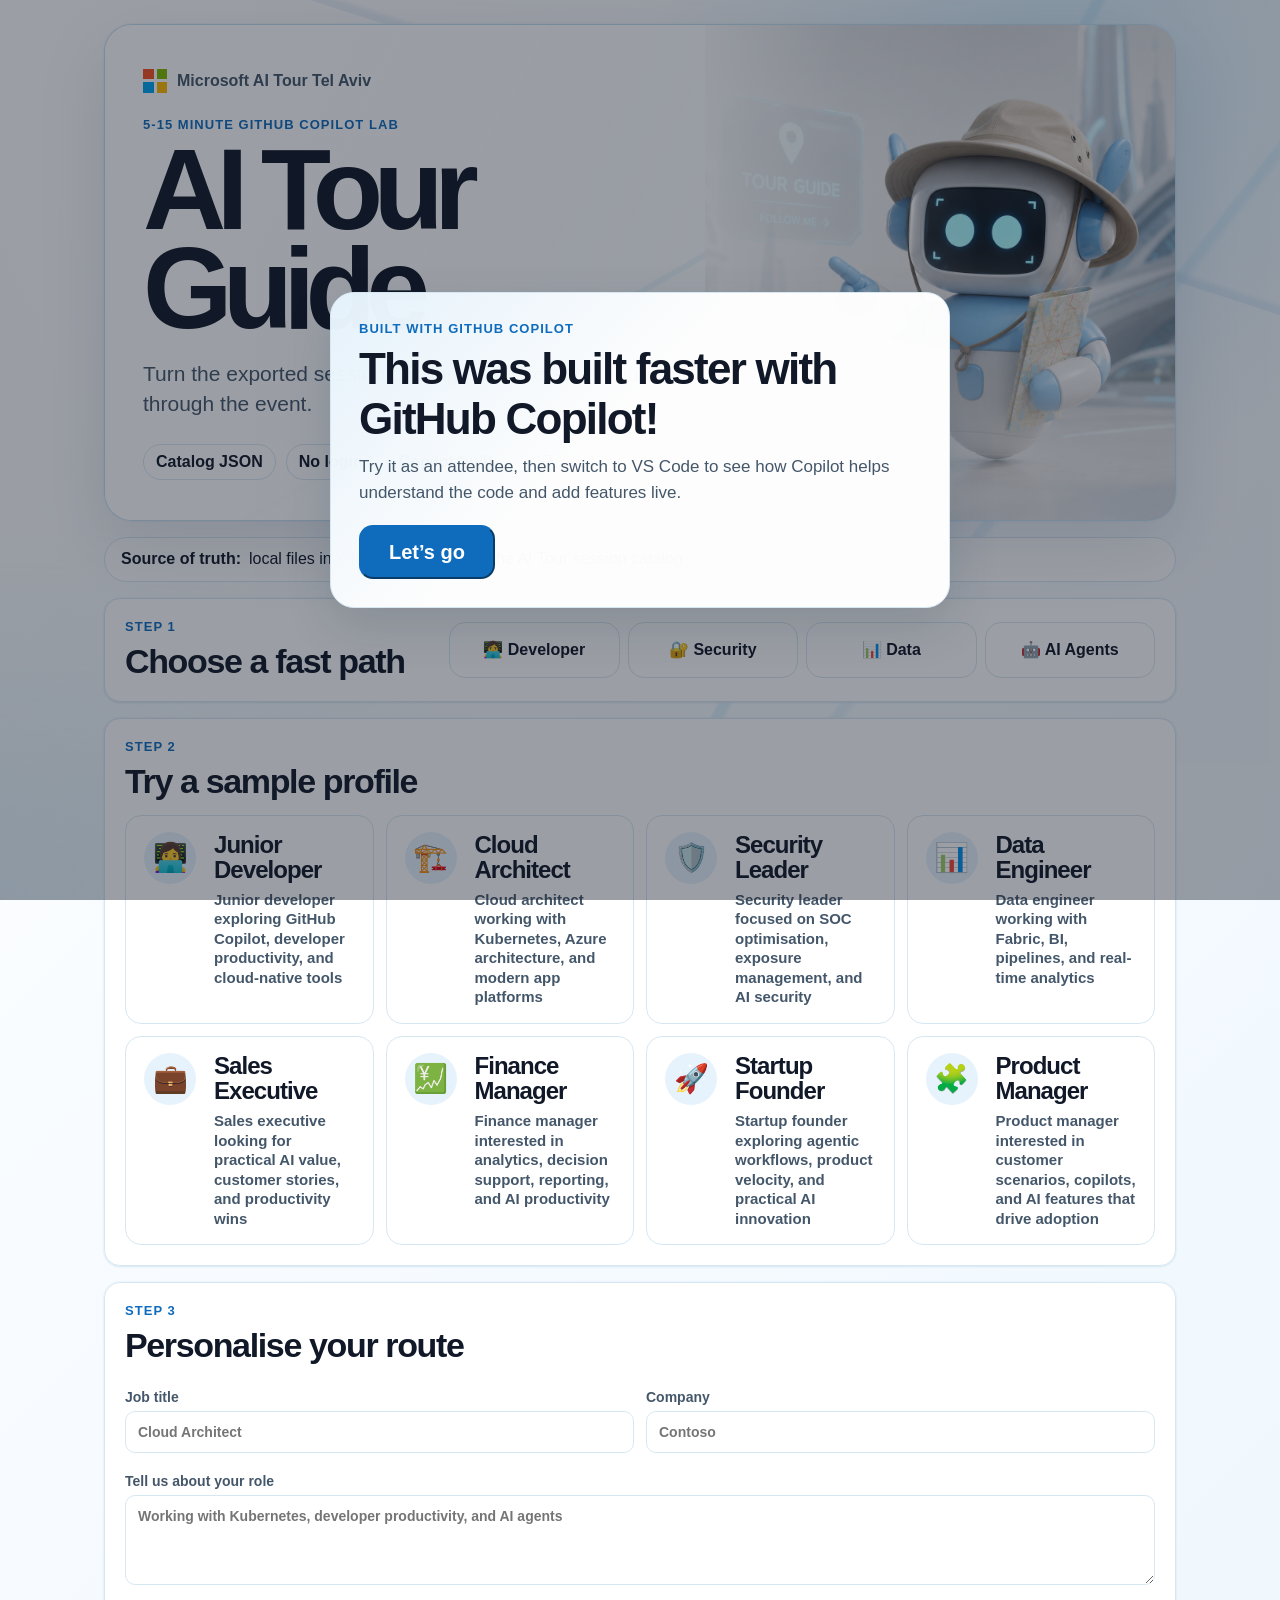
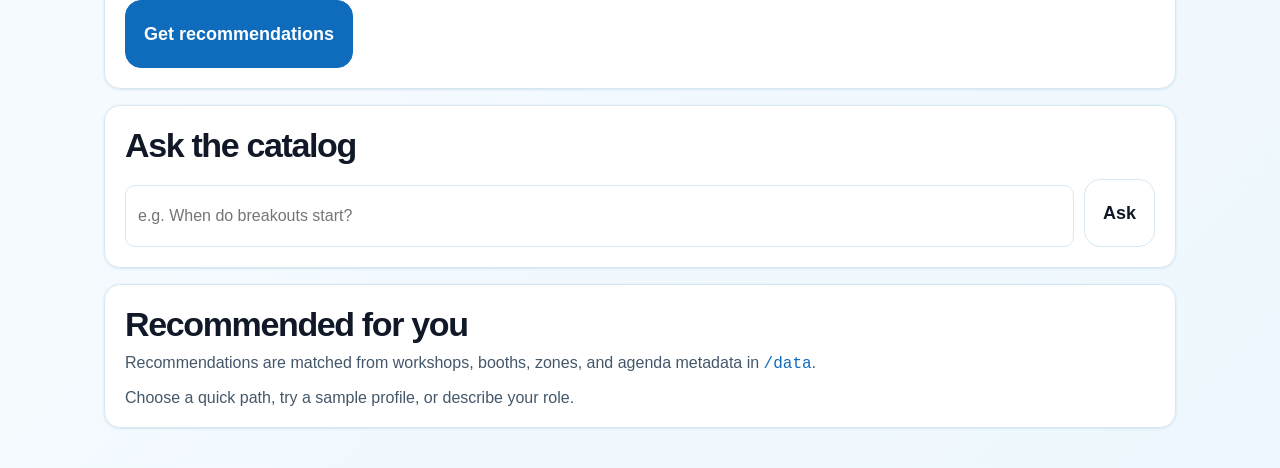
==== commit 2de90754: "Show Copilot controls by demo step Co-authored-by: Copilot <223556219+Copilot@users.noreply.github.c" ====
--- a/app/index.html
+++ b/app/index.html
@@ -13,7 +13,7 @@
       document.documentElement.setAttribute("data-theme", theme);
     })();
   </script>
-  <link rel="stylesheet" href="styles.css?v=20260621-full-ui" />
+  <link rel="stylesheet" href="styles.css?v=20260629-step-gating" />
 </head>
 <body>
   <div class="intro-modal" id="introModal" role="dialog" aria-modal="true" aria-labelledby="introTitle">
@@ -98,16 +98,18 @@
       </div>
     </section>
 
-    <section class="card demo-lab-card" id="copilotDemoExtensions">
+    <section class="card demo-lab-card hidden" id="copilotDemoExtensions">
       <div class="demo-lab-heading">
         <div>
-          <p class="step-label">Copilot demo extensions</p>
-          <h2>Make the guide smarter live</h2>
-        </div>
-      </div>
+          <p class="step-label" id="demoStepLabel">Copilot demo extension</p>
+          <h2 id="demoStepTitle">Make the guide smarter live</h2>
+        </div>
+      </div>
+
+      <p class="demo-step-note" id="demoStepNote"></p>
 
       <div class="demo-tools-grid">
-        <article class="tool-panel">
+        <article class="tool-panel" id="catalogFiltersPanel">
           <h3>Official catalog filters</h3>
           <div class="filter-grid">
             <label>
@@ -129,7 +131,7 @@
           </div>
         </article>
 
-        <article class="tool-panel">
+        <article class="tool-panel" id="whereNowPanel">
           <h3>Where should I go now?</h3>
           <div class="filter-grid">
             <label>
@@ -226,6 +228,6 @@
     </section>
   </main>
 
-  <script src="app.js?v=20260621-full-ui"></script>
+  <script src="app.js?v=20260629-step-gating"></script>
 </body>
 </html>
--- a/app/styles.css
+++ b/app/styles.css
@@ -481,6 +481,12 @@
   margin-bottom: 0;
 }
 
+.demo-step-note {
+  margin: -4px 0 12px;
+  color: var(--cp-text-muted);
+  font-weight: 700;
+}
+
 .demo-tools-grid {
   display: grid;
   grid-template-columns: 1fr 1fr;
